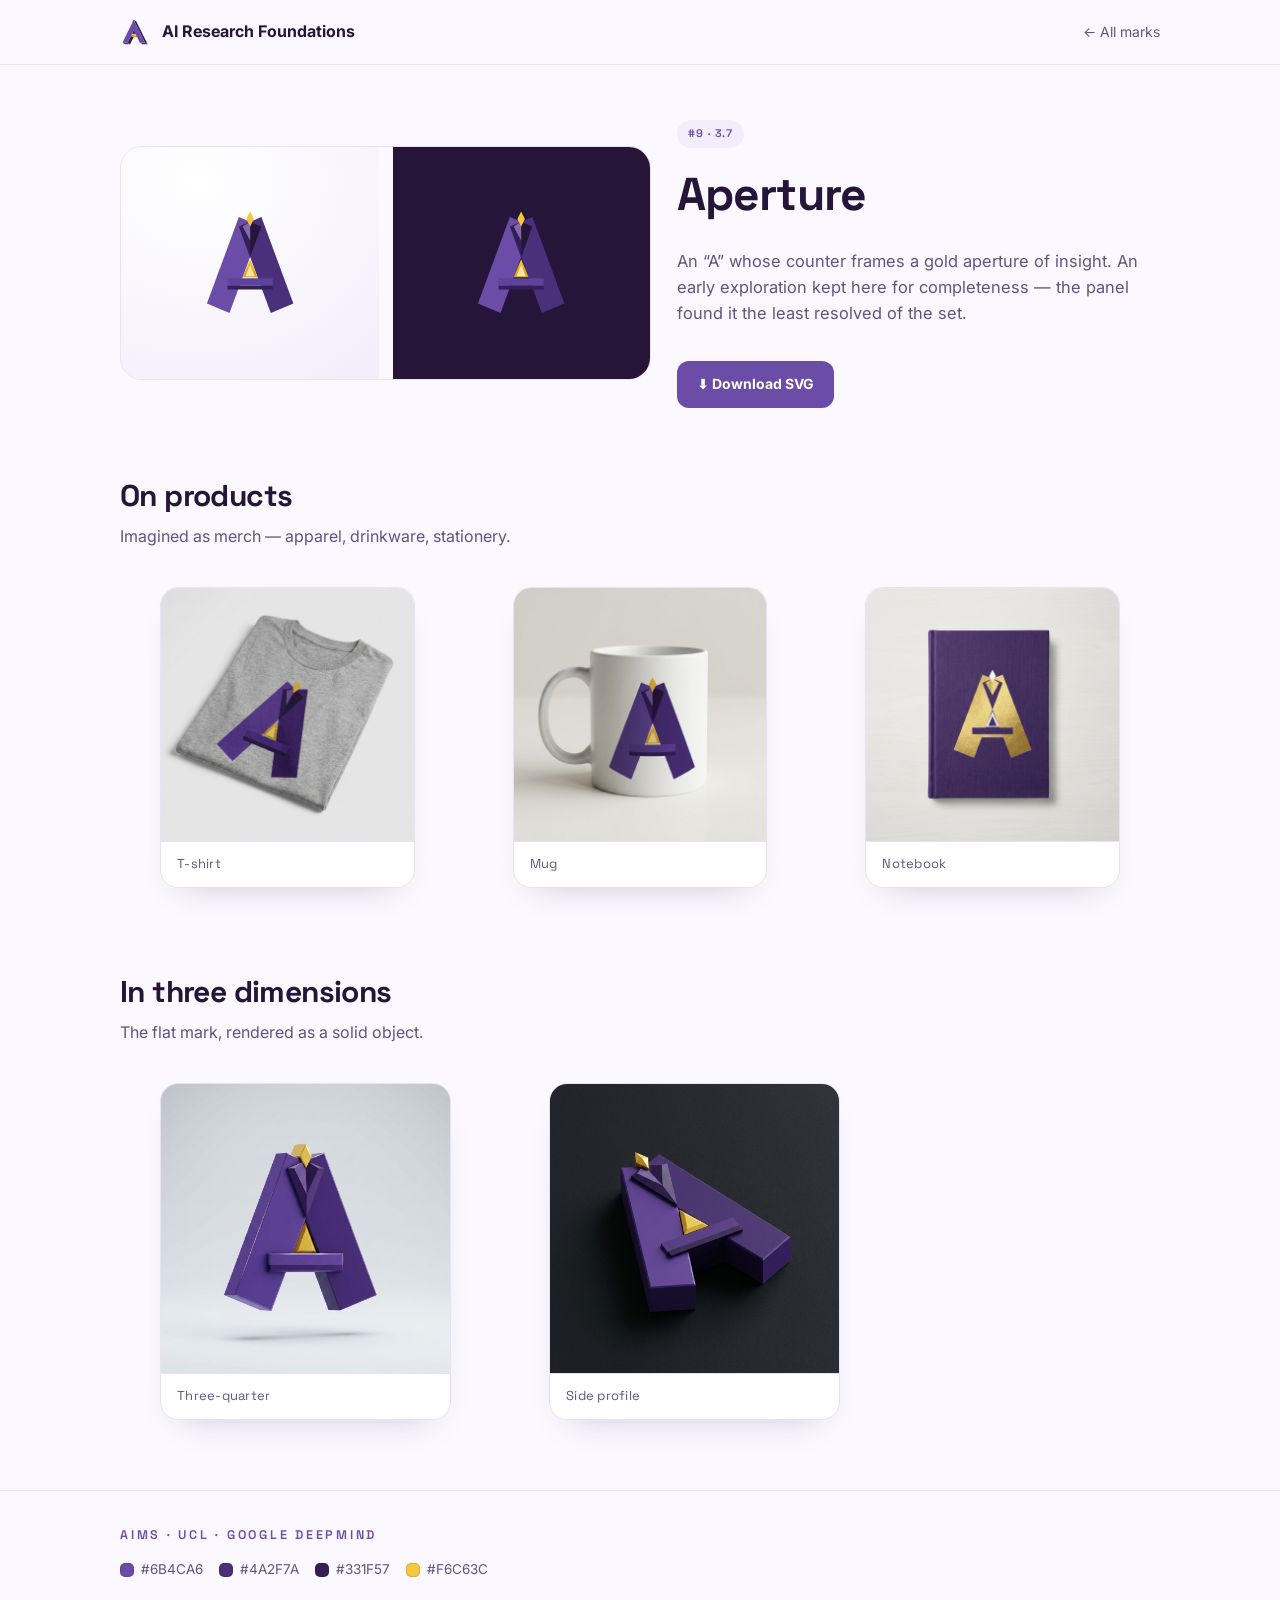
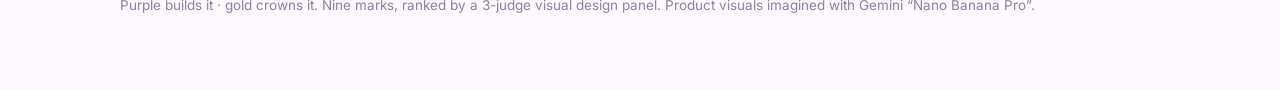
==== logo-aperture.html @ 7645a575 "Expand to all 9 marks: full gallery + detail pages with mockups & 3D angles" ====
<!doctype html><html lang="en"><head><meta charset="utf-8"><meta name="viewport" content="width=device-width,initial-scale=1">
<title>Aperture — AI Research Foundations</title><meta name="description" content="AI Research Foundations — visual identity and logo marks.">
<link rel="preconnect" href="https://fonts.googleapis.com"><link rel="preconnect" href="https://fonts.gstatic.com" crossorigin>
<link href="https://fonts.googleapis.com/css2?family=Inter:wght@400;500;600;700&family=Space+Grotesk:wght@500;600;700&display=swap" rel="stylesheet">
<link rel="icon" href="assets/favicon.svg"><link rel="stylesheet" href="assets/style.css"></head>
<body class="detail-body">
<header class="nav"><div class="wrap row"><a class="brand" href="index.html"><span class="mk"><svg xmlns="http://www.w3.org/2000/svg" viewBox="6 24 272 260"><polygon points="130,44 232,252 256.25,266 154.25,58" fill="#331F57"/><polygon points="130,137.8 74,252 98.25,266 154.25,151.8" fill="#331F57"/><polygon points="232,252 186,252 210.25,266 256.25,266" fill="#4A2F7A"/><polygon points="74,252 28,252 52.25,266 98.25,266" fill="#4A2F7A"/><polygon points="101,188 159,188 183.25,202 125.25,202" fill="#D69E1C"/><polygon points="150,170 159,188 183.25,202 174.25,184" fill="#B27E10"/><polygon points="110,170 150,170 159,188 101,188" fill="#F6C63C"/><polygon points="130,44 232,252 186,252 130,137.8 74,252 28,252" fill="#6B4CA6"/></svg></span><span>AI Research Foundations</span></a><a class="back" href="index.html">← All marks</a></div></header>

<section class="detail"><div class="wrap">
  <div class="dtop">
    <div class="dstage"><div class="s light"><svg xmlns="http://www.w3.org/2000/svg" viewBox="0 0 128 128">
  <defs>
    <linearGradient id="apG" x1="0" y1="1" x2="0" y2="0">
      <stop offset="0" stop-color="#D69E1C"/>
      <stop offset="1" stop-color="#F6C63C"/>
    </linearGradient>
  </defs>
  <!-- right leg plane (far, mid shade) -->
  <polygon points="110,107 76,15 52,25 86,117" fill="#4A2F7A" fill-opacity="1"/>
  <!-- left leg plane (near, lit) leans across -->
  <polygon points="18,107 52,15 76,25 42,117" fill="#6B4CA6" fill-opacity="1"/>
  <!-- convergence gem where the planes overlap: two facets deepen -->
  <polygon points="64,20 52,25 64,58" fill="#331F57" fill-opacity="1"/>
  <polygon points="64,20 76,25 64,58" fill="#241539" fill-opacity="1"/>
  <!-- gem crest catches the light (luminous convergence) -->
  <polygon points="64,20 56,25 64,40" fill="#8368B0" fill-opacity="1"/>
  <!-- crossbar: front face + lower edge for plane thickness -->
  <polygon points="40,80 88,80 88,88 40,88" fill="#5F4299" fill-opacity="1"/>
  <polygon points="40,88 88,88 88,92 40,92" fill="#33205A" fill-opacity="1"/>
  <!-- aperture of insight: two-tone gold glowing in the counter -->
  <polygon points="64,60 72,79 56,79" fill="url(#apG)" fill-opacity="1"/>
  <polygon points="64,66 69,78 59,78" fill="#FFE79A" fill-opacity="1"/>
  <!-- apex spark: gold crowns the convergence -->
  <polygon points="64,9 68,17 64,25 60,17" fill="#F6C63C" fill-opacity="1"/>
</svg></div><div class="s dark"><svg xmlns="http://www.w3.org/2000/svg" viewBox="0 0 128 128">
  <defs>
    <linearGradient id="apG" x1="0" y1="1" x2="0" y2="0">
      <stop offset="0" stop-color="#D69E1C"/>
      <stop offset="1" stop-color="#F6C63C"/>
    </linearGradient>
  </defs>
  <!-- right leg plane (far, mid shade) -->
  <polygon points="110,107 76,15 52,25 86,117" fill="#4A2F7A" fill-opacity="1"/>
  <!-- left leg plane (near, lit) leans across -->
  <polygon points="18,107 52,15 76,25 42,117" fill="#6B4CA6" fill-opacity="1"/>
  <!-- convergence gem where the planes overlap: two facets deepen -->
  <polygon points="64,20 52,25 64,58" fill="#331F57" fill-opacity="1"/>
  <polygon points="64,20 76,25 64,58" fill="#241539" fill-opacity="1"/>
  <!-- gem crest catches the light (luminous convergence) -->
  <polygon points="64,20 56,25 64,40" fill="#8368B0" fill-opacity="1"/>
  <!-- crossbar: front face + lower edge for plane thickness -->
  <polygon points="40,80 88,80 88,88 40,88" fill="#5F4299" fill-opacity="1"/>
  <polygon points="40,88 88,88 88,92 40,92" fill="#33205A" fill-opacity="1"/>
  <!-- aperture of insight: two-tone gold glowing in the counter -->
  <polygon points="64,60 72,79 56,79" fill="url(#apG)" fill-opacity="1"/>
  <polygon points="64,66 69,78 59,78" fill="#FFE79A" fill-opacity="1"/>
  <!-- apex spark: gold crowns the convergence -->
  <polygon points="64,9 68,17 64,25 60,17" fill="#F6C63C" fill-opacity="1"/>
</svg></div></div>
    <div class="dinfo"><span class="rankpill">#9 · 3.7</span><h1 class="disp">Aperture</h1><p class="story">An “A” whose counter frames a gold aperture of insight. An early exploration kept here for completeness — the panel found it the least resolved of the set.</p>
      <a class="dl" href="assets/logos/aperture.svg" download>⬇ Download SVG</a></div>
  </div>
  <div class="sec"><h2 class="disp">On products</h2><p class="sl">Imagined as merch — apparel, drinkware, stationery.</p><div class="shots"><figure class="shot"><img src="assets/mockups/aperture_tshirt.png" alt="Aperture on a T-shirt" loading="lazy"><figcaption class="cap">T-shirt</figcaption></figure>
<figure class="shot"><img src="assets/mockups/aperture_mug.png" alt="Aperture on a Mug" loading="lazy"><figcaption class="cap">Mug</figcaption></figure>
<figure class="shot"><img src="assets/mockups/aperture_notebook.png" alt="Aperture on a Notebook" loading="lazy"><figcaption class="cap">Notebook</figcaption></figure></div></div>
  <div class="sec"><h2 class="disp">In three dimensions</h2><p class="sl">The flat mark, rendered as a solid object.</p><div class="shots two"><figure class="shot"><img src="assets/mockups/aperture_angle3q.png" alt="Aperture from Three-quarter" loading="lazy"><figcaption class="cap">Three-quarter</figcaption></figure>
<figure class="shot"><img src="assets/mockups/aperture_angleside.png" alt="Aperture from Side profile" loading="lazy"><figcaption class="cap">Side profile</figcaption></figure></div></div>
</div></section>
<footer class="foot"><div class="wrap"><div class="eyebrow">AIMS · UCL · Google DeepMind</div>
<div class="pal"><b><span class="dot" style="background:#6B4CA6"></span>#6B4CA6</b><b><span class="dot" style="background:#4A2F7A"></span>#4A2F7A</b><b><span class="dot" style="background:#331F57"></span>#331F57</b><b><span class="dot" style="background:#F6C63C"></span>#F6C63C</b></div>
<p>Purple builds it · gold crowns it. Nine marks, ranked by a 3-judge visual design panel. Product visuals imagined with Gemini “Nano Banana Pro”.</p></div></footer>
</body></html>
---- assets/style.css ----
:root{--ink:#241539;--pur:#6B4CA6;--pur2:#4A2F7A;--pur3:#331F57;--gold:#E0A81E;--gold2:#F6C63C;--paper:#FAF7FF;--bg:#FBF9FF;--card:#fff;--line:#E9E2F5;--fg:#241539;--fgs:#5f5480;--fgm:#8b81a8}
*{box-sizing:border-box}html{scroll-behavior:smooth}
body{margin:0;font-family:'Inter',system-ui,-apple-system,'Segoe UI',Arial,sans-serif;color:var(--fg);background:var(--bg);line-height:1.6;-webkit-font-smoothing:antialiased}
.disp{font-family:'Space Grotesk','Segoe UI',system-ui,sans-serif;letter-spacing:-.02em}
.wrap{max-width:1120px;margin:0 auto;padding:0 clamp(18px,4vw,40px)}
a{color:inherit}
header.nav{position:sticky;top:0;z-index:20;background:rgba(251,249,255,.82);backdrop-filter:blur(10px);border-bottom:1px solid var(--line)}
.nav .row{display:flex;align-items:center;justify-content:space-between;height:64px}
.brand{display:flex;align-items:center;gap:12px;text-decoration:none;font-weight:700}
.brand .mk{width:30px;height:30px}.brand .mk svg{width:100%;height:100%}
.nav a.back{font-size:14px;color:var(--fgs);text-decoration:none}
.eyebrow{font-family:'Space Grotesk',monospace;font-size:12.5px;letter-spacing:.22em;text-transform:uppercase;color:var(--pur);font-weight:600}
.hero{padding:clamp(48px,9vw,110px) 0 clamp(30px,5vw,50px)}
.hero h1{font-size:clamp(38px,7vw,74px);line-height:1.02;margin:16px 0 18px;font-weight:700}
.hero h1 .g{color:var(--gold)}
.hero p{font-size:clamp(17px,2.2vw,21px);color:var(--fgs);max-width:60ch;margin:0}
.marks{padding:clamp(20px,4vw,40px) 0 clamp(60px,9vw,100px)}
.grid{display:grid;grid-template-columns:repeat(3,1fr);gap:22px}@media(max-width:820px){.grid{grid-template-columns:1fr}}
.mcard{display:flex;flex-direction:column;text-decoration:none;background:var(--card);border:1px solid var(--line);border-radius:22px;overflow:hidden;box-shadow:0 1px 2px rgba(36,21,57,.05),0 20px 40px -24px rgba(36,21,57,.22);transition:transform .18s ease,box-shadow .18s ease}
.mcard:hover{transform:translateY(-5px);box-shadow:0 1px 2px rgba(36,21,57,.06),0 34px 60px -28px rgba(36,21,57,.34)}
.mcard .stage{aspect-ratio:1/.82;display:flex;align-items:center;justify-content:center;padding:40px;background:radial-gradient(120% 120% at 30% 15%,#fff,#F1ECF9)}
.mcard .stage svg{width:66%;height:66%}
.mcard .meta{padding:20px 22px 24px;border-top:1px solid var(--line)}
.rankpill{display:inline-block;font-family:'Space Grotesk',monospace;font-size:11px;letter-spacing:.08em;text-transform:uppercase;background:#F3EDFB;color:var(--pur);padding:5px 11px;border-radius:999px;font-weight:600}
.mcard.win .rankpill{background:var(--gold2);color:#3a2a05}
.mcard h3{font-size:22px;margin:12px 0 4px}.mcard .t{color:var(--fgs);font-size:14.5px;margin:0}
.mcard .go{margin-top:14px;font-weight:700;color:var(--pur);font-size:14px}
.foot{border-top:1px solid var(--line);padding:34px 0 60px;color:var(--fgm);font-size:13.5px}
.foot .pal{display:flex;gap:16px;flex-wrap:wrap;margin:14px 0}.foot .pal b{display:inline-flex;align-items:center;gap:7px;color:var(--fgs);font-weight:400}
.dot{width:14px;height:14px;border-radius:5px;display:inline-block;border:1px solid rgba(0,0,0,.12)}
/* detail */
.detail{padding:clamp(30px,5vw,54px) 0}
.dtop{display:grid;grid-template-columns:1.1fr 1fr;gap:26px;align-items:center}@media(max-width:820px){.dtop{grid-template-columns:1fr}}
.dstage{display:grid;grid-template-columns:1fr 1fr;gap:14px;border-radius:22px;overflow:hidden;border:1px solid var(--line)}
.dstage .s{aspect-ratio:1/.9;display:flex;align-items:center;justify-content:center;padding:30px}
.dstage .light{background:radial-gradient(120% 120% at 30% 15%,#fff,#F1ECF9)}.dstage .dark{background:var(--ink)}
.dstage svg{width:70%;height:70%}
.dinfo h1{font-size:clamp(30px,5vw,46px);margin:10px 0 8px;font-weight:700}
.dinfo p.story{color:var(--fgs);font-size:16.5px;max-width:52ch}
.dl{display:inline-flex;align-items:center;gap:9px;margin-top:18px;background:var(--pur);color:#fff;text-decoration:none;font-weight:700;font-size:14px;padding:12px 20px;border-radius:12px}
.sec{padding:clamp(34px,6vw,64px) 0 0}
.sec h2{font-size:clamp(22px,3vw,30px);margin:0 0 4px;font-weight:700}
.sec .sl{color:var(--fgs);margin:0 0 22px}
.shots{display:grid;grid-template-columns:repeat(3,1fr);gap:18px}@media(max-width:760px){.shots{grid-template-columns:1fr 1fr}}
.shots.two{grid-template-columns:1fr 1fr;max-width:760px}
.shot{border:1px solid var(--line);border-radius:18px;overflow:hidden;background:var(--card);box-shadow:0 16px 34px -22px rgba(36,21,57,.28)}
.shot img{display:block;width:100%;aspect-ratio:1/1;object-fit:cover}
.shot .cap{padding:12px 16px;font-size:13px;color:var(--fgs);border-top:1px solid var(--line);font-family:'Space Grotesk',monospace;letter-spacing:.02em}
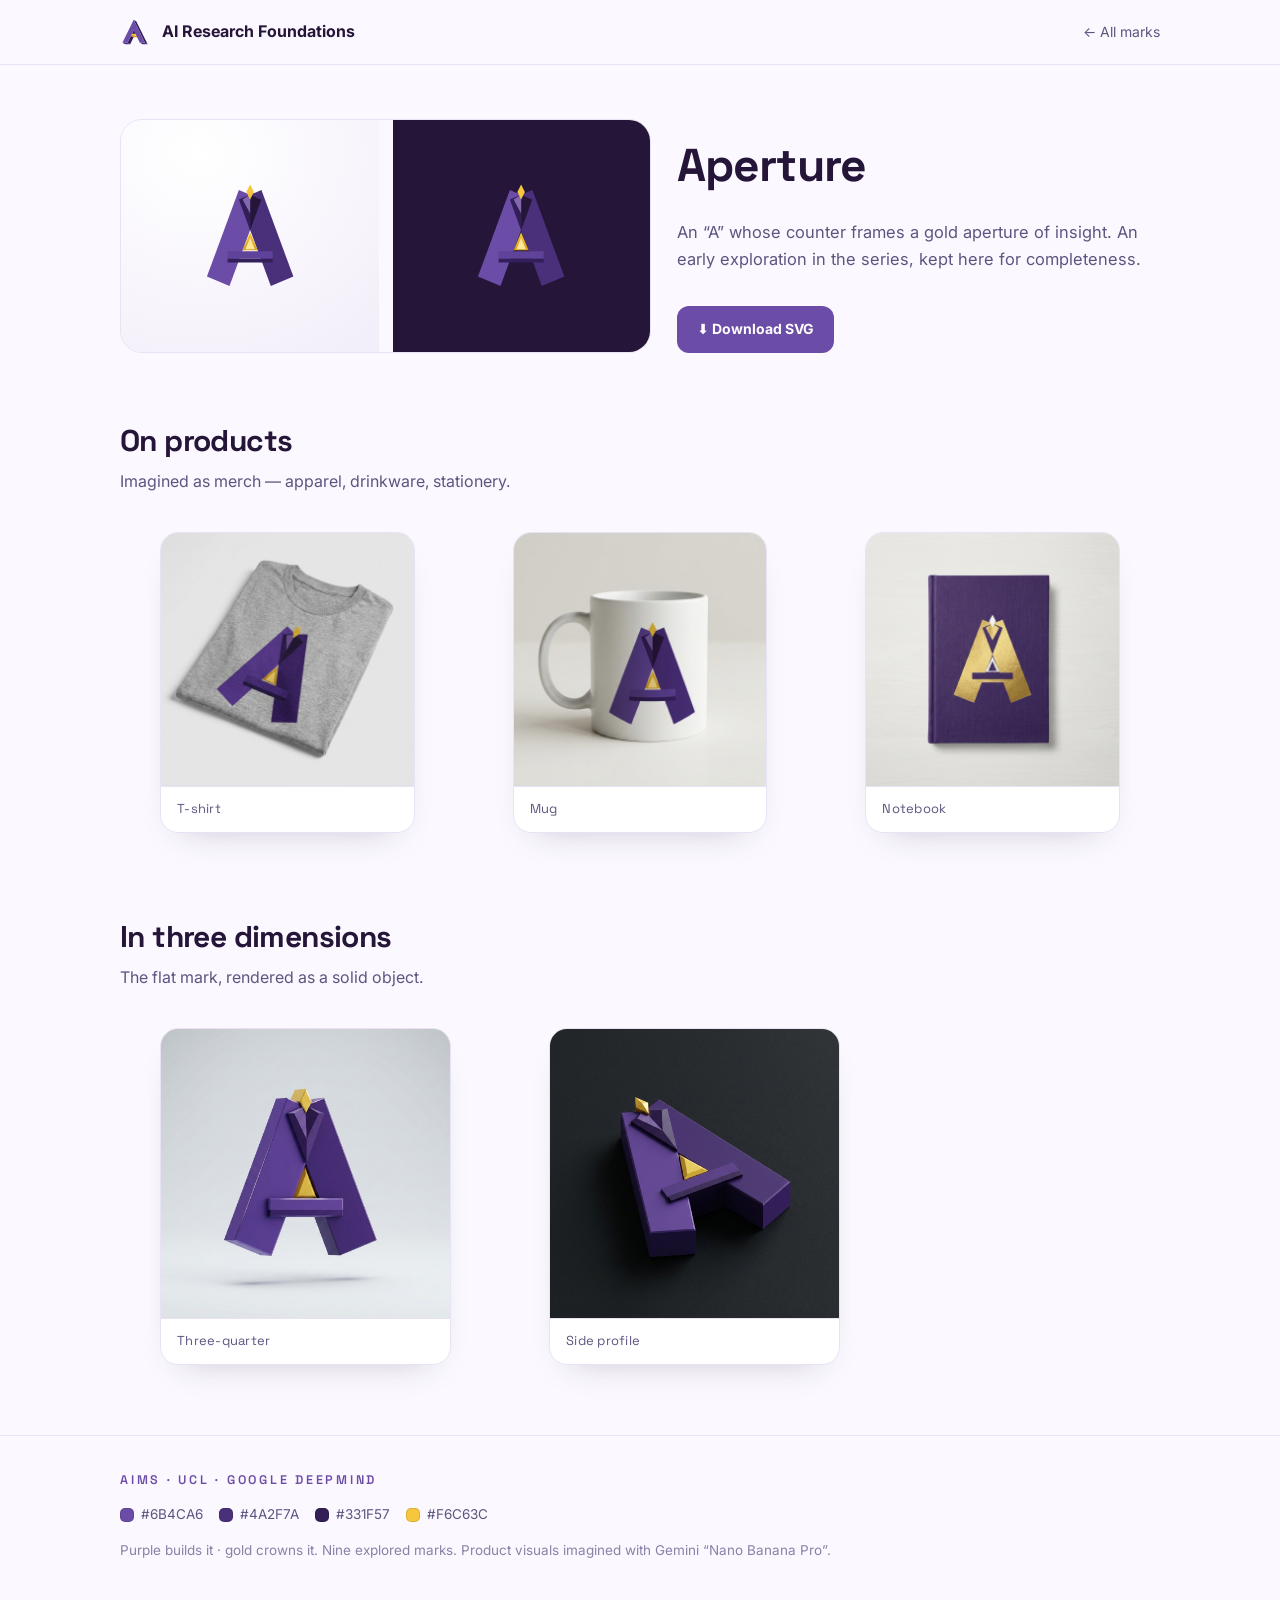
==== commit 839e9699: "Remove scores/panel-winner pills; reorder front-page grid (Ascent centre-top)" ====
--- a/logo-aperture.html
+++ b/logo-aperture.html
@@ -57,7 +57,7 @@
   <!-- apex spark: gold crowns the convergence -->
   <polygon points="64,9 68,17 64,25 60,17" fill="#F6C63C" fill-opacity="1"/>
 </svg></div></div>
-    <div class="dinfo"><span class="rankpill">#9 · 3.7</span><h1 class="disp">Aperture</h1><p class="story">An “A” whose counter frames a gold aperture of insight. An early exploration kept here for completeness — the panel found it the least resolved of the set.</p>
+    <div class="dinfo"><h1 class="disp">Aperture</h1><p class="story">An “A” whose counter frames a gold aperture of insight. An early exploration in the series, kept here for completeness.</p>
       <a class="dl" href="assets/logos/aperture.svg" download>⬇ Download SVG</a></div>
   </div>
   <div class="sec"><h2 class="disp">On products</h2><p class="sl">Imagined as merch — apparel, drinkware, stationery.</p><div class="shots"><figure class="shot"><img src="assets/mockups/aperture_tshirt.png" alt="Aperture on a T-shirt" loading="lazy"><figcaption class="cap">T-shirt</figcaption></figure>
@@ -68,5 +68,5 @@
 </div></section>
 <footer class="foot"><div class="wrap"><div class="eyebrow">AIMS · UCL · Google DeepMind</div>
 <div class="pal"><b><span class="dot" style="background:#6B4CA6"></span>#6B4CA6</b><b><span class="dot" style="background:#4A2F7A"></span>#4A2F7A</b><b><span class="dot" style="background:#331F57"></span>#331F57</b><b><span class="dot" style="background:#F6C63C"></span>#F6C63C</b></div>
-<p>Purple builds it · gold crowns it. Nine marks, ranked by a 3-judge visual design panel. Product visuals imagined with Gemini “Nano Banana Pro”.</p></div></footer>
+<p>Purple builds it · gold crowns it. Nine explored marks. Product visuals imagined with Gemini “Nano Banana Pro”.</p></div></footer>
 </body></html>
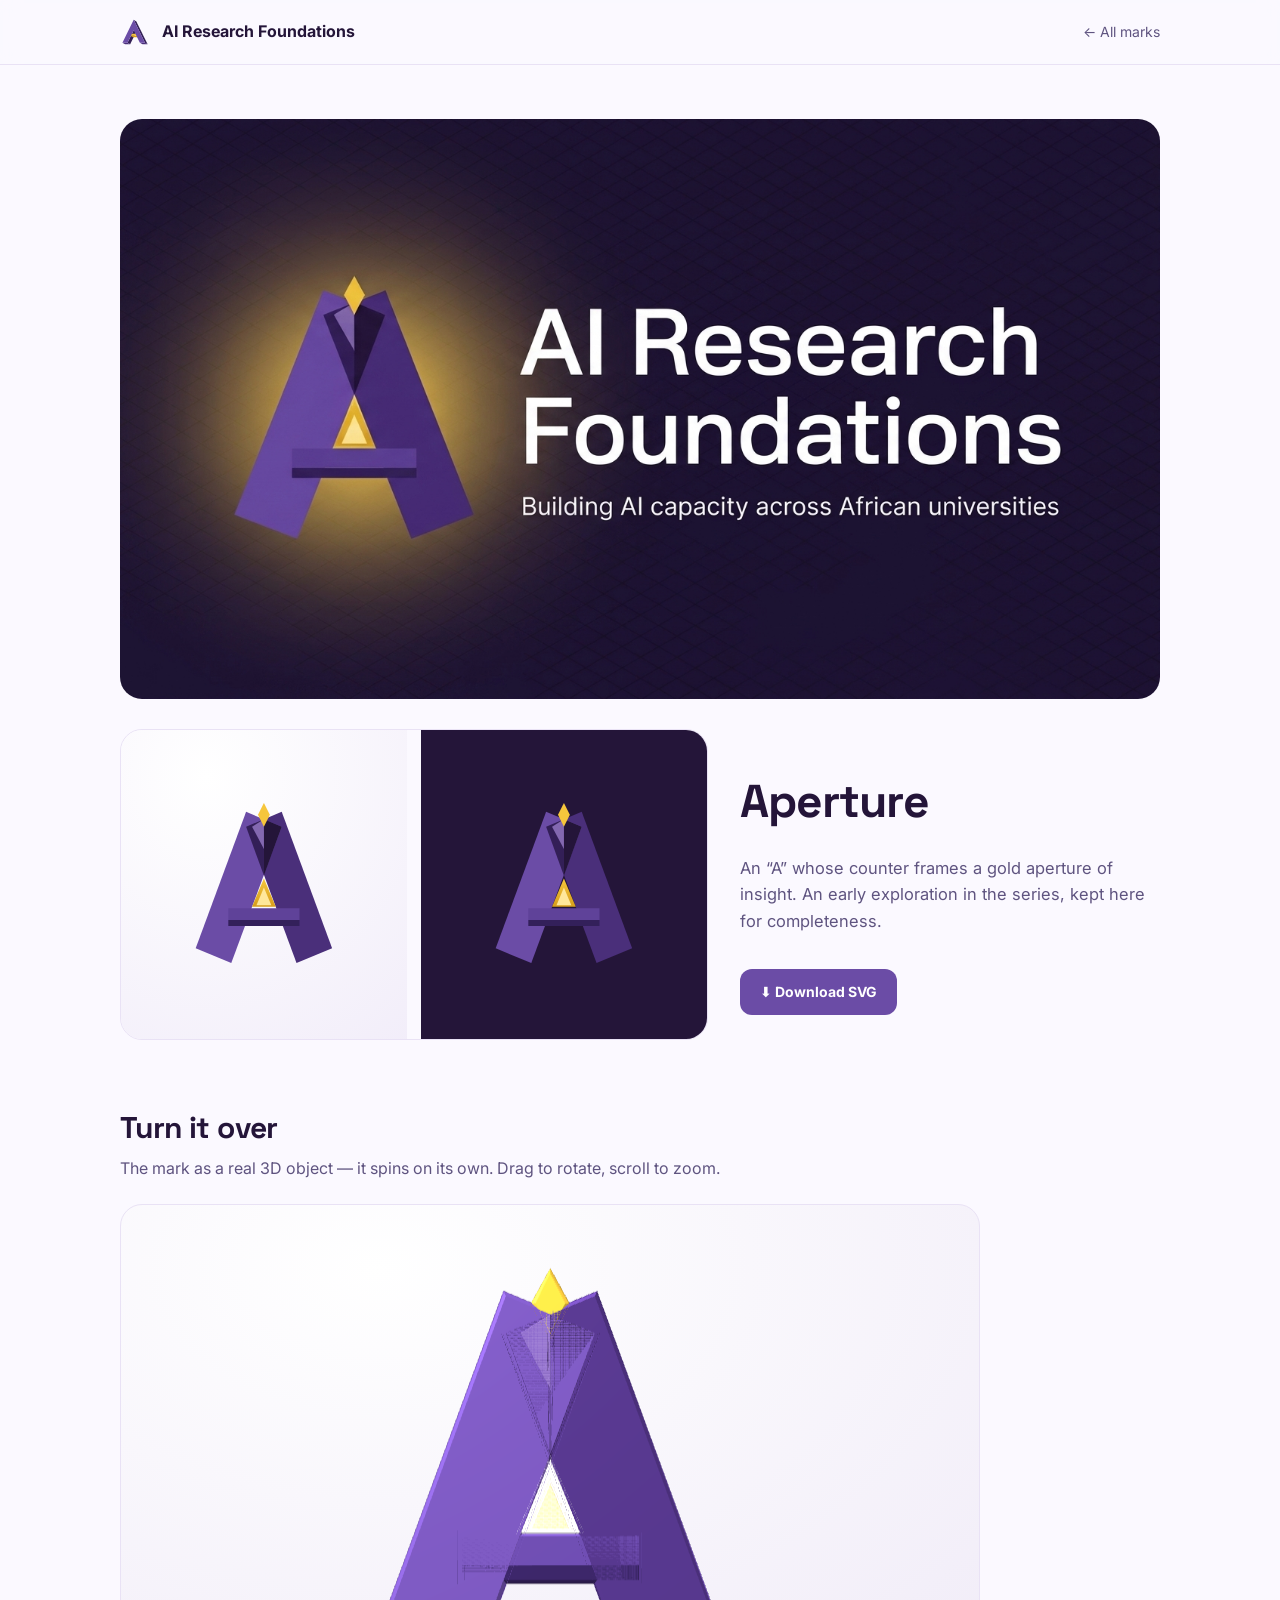
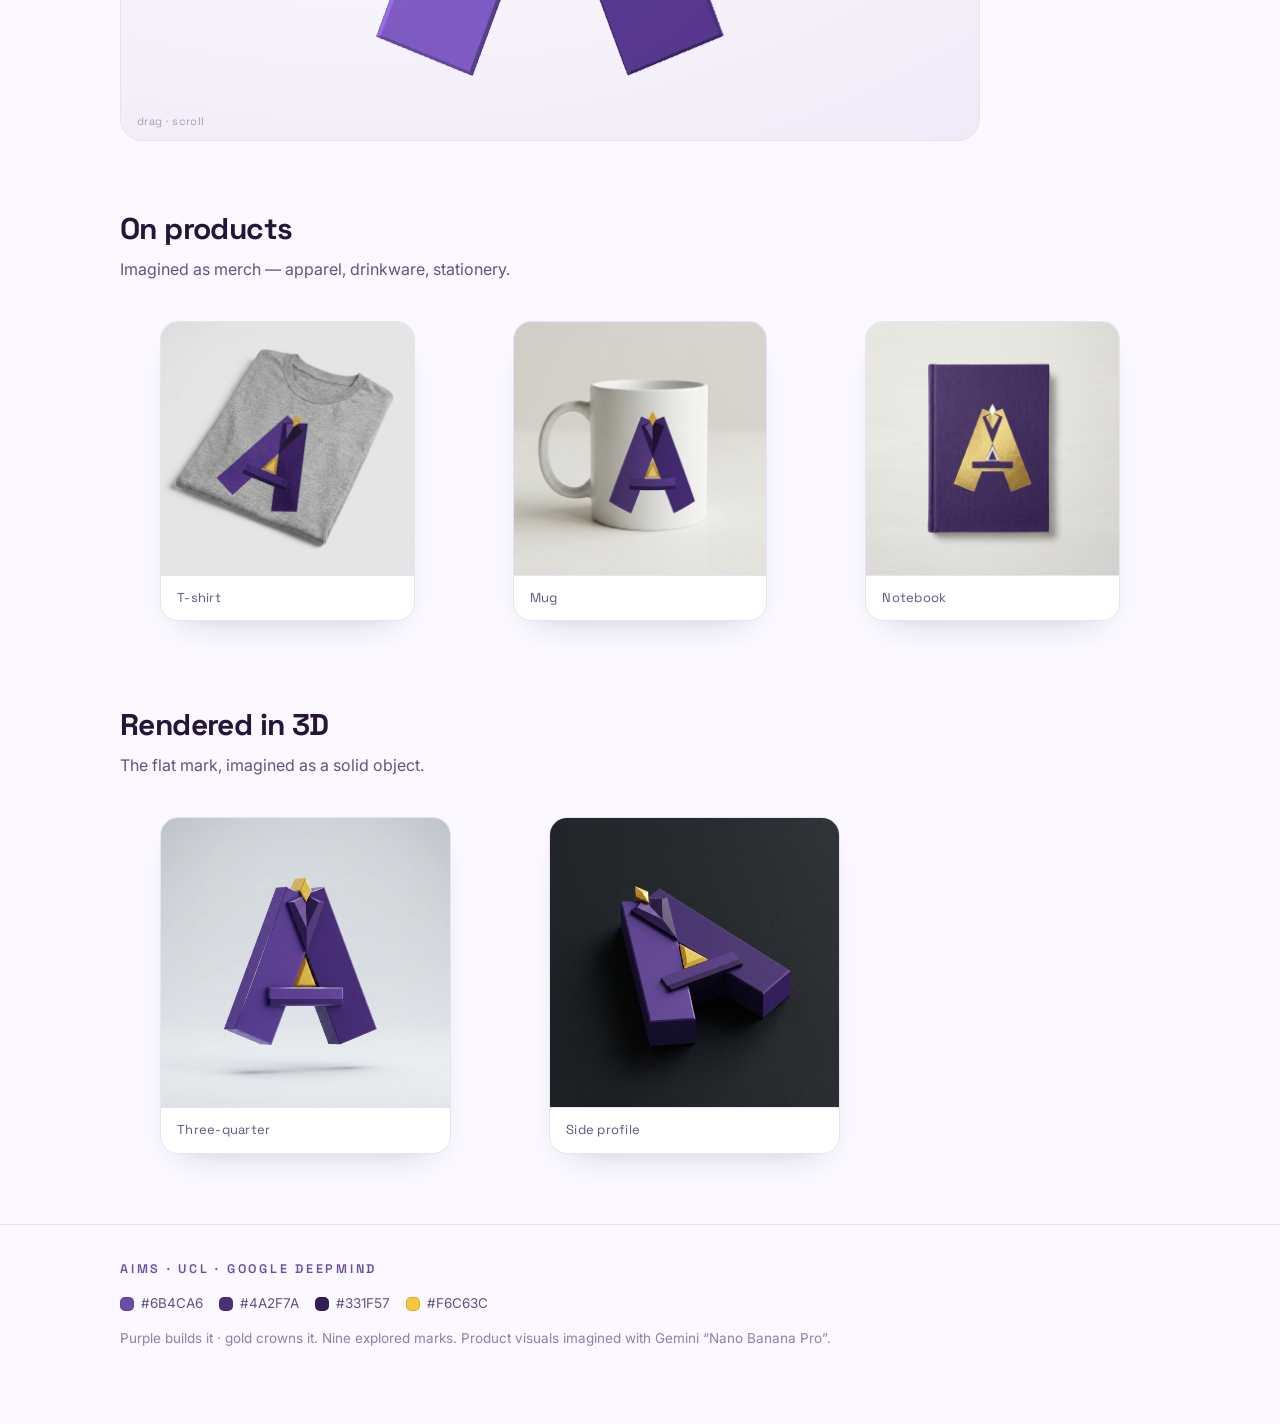
==== commit a37078be: "Add banners, auto-spinning 3D viewer (SVG-extrude), bigger detail hero" ====
--- a/logo-aperture.html
+++ b/logo-aperture.html
@@ -7,6 +7,7 @@
 <header class="nav"><div class="wrap row"><a class="brand" href="index.html"><span class="mk"><svg xmlns="http://www.w3.org/2000/svg" viewBox="6 24 272 260"><polygon points="130,44 232,252 256.25,266 154.25,58" fill="#331F57"/><polygon points="130,137.8 74,252 98.25,266 154.25,151.8" fill="#331F57"/><polygon points="232,252 186,252 210.25,266 256.25,266" fill="#4A2F7A"/><polygon points="74,252 28,252 52.25,266 98.25,266" fill="#4A2F7A"/><polygon points="101,188 159,188 183.25,202 125.25,202" fill="#D69E1C"/><polygon points="150,170 159,188 183.25,202 174.25,184" fill="#B27E10"/><polygon points="110,170 150,170 159,188 101,188" fill="#F6C63C"/><polygon points="130,44 232,252 186,252 130,137.8 74,252 28,252" fill="#6B4CA6"/></svg></span><span>AI Research Foundations</span></a><a class="back" href="index.html">← All marks</a></div></header>
 
 <section class="detail"><div class="wrap">
+  <img class="banner" src="assets/mockups/aperture_banner.png" alt="Aperture — AI Research Foundations banner" loading="lazy">
   <div class="dtop">
     <div class="dstage"><div class="s light"><svg xmlns="http://www.w3.org/2000/svg" viewBox="0 0 128 128">
   <defs>
@@ -60,13 +61,16 @@
     <div class="dinfo"><h1 class="disp">Aperture</h1><p class="story">An “A” whose counter frames a gold aperture of insight. An early exploration in the series, kept here for completeness.</p>
       <a class="dl" href="assets/logos/aperture.svg" download>⬇ Download SVG</a></div>
   </div>
+  <div class="sec"><h2 class="disp">Turn it over</h2><p class="sl">The mark as a real 3D object — it spins on its own. Drag to rotate, scroll to zoom.</p>
+    <div class="viewer3d"><canvas id="v3d" data-svg="assets/logos/aperture.svg"></canvas><span class="hint">drag · scroll</span></div></div>
   <div class="sec"><h2 class="disp">On products</h2><p class="sl">Imagined as merch — apparel, drinkware, stationery.</p><div class="shots"><figure class="shot"><img src="assets/mockups/aperture_tshirt.png" alt="Aperture on a T-shirt" loading="lazy"><figcaption class="cap">T-shirt</figcaption></figure>
 <figure class="shot"><img src="assets/mockups/aperture_mug.png" alt="Aperture on a Mug" loading="lazy"><figcaption class="cap">Mug</figcaption></figure>
 <figure class="shot"><img src="assets/mockups/aperture_notebook.png" alt="Aperture on a Notebook" loading="lazy"><figcaption class="cap">Notebook</figcaption></figure></div></div>
-  <div class="sec"><h2 class="disp">In three dimensions</h2><p class="sl">The flat mark, rendered as a solid object.</p><div class="shots two"><figure class="shot"><img src="assets/mockups/aperture_angle3q.png" alt="Aperture from Three-quarter" loading="lazy"><figcaption class="cap">Three-quarter</figcaption></figure>
+  <div class="sec"><h2 class="disp">Rendered in 3D</h2><p class="sl">The flat mark, imagined as a solid object.</p><div class="shots two"><figure class="shot"><img src="assets/mockups/aperture_angle3q.png" alt="Aperture from Three-quarter" loading="lazy"><figcaption class="cap">Three-quarter</figcaption></figure>
 <figure class="shot"><img src="assets/mockups/aperture_angleside.png" alt="Aperture from Side profile" loading="lazy"><figcaption class="cap">Side profile</figcaption></figure></div></div>
 </div></section>
 <footer class="foot"><div class="wrap"><div class="eyebrow">AIMS · UCL · Google DeepMind</div>
 <div class="pal"><b><span class="dot" style="background:#6B4CA6"></span>#6B4CA6</b><b><span class="dot" style="background:#4A2F7A"></span>#4A2F7A</b><b><span class="dot" style="background:#331F57"></span>#331F57</b><b><span class="dot" style="background:#F6C63C"></span>#F6C63C</b></div>
 <p>Purple builds it · gold crowns it. Nine explored marks. Product visuals imagined with Gemini “Nano Banana Pro”.</p></div></footer>
+<script src="assets/three.min.js"></script><script src="assets/OrbitControls.js"></script><script src="assets/SVGLoader.js"></script><script src="assets/logo3d.js"></script><script>(function(){var c=document.getElementById('v3d');if(!c||typeof THREE==='undefined'||!window.LogoExtrude)return;fetch(c.dataset.svg).then(function(r){return r.text();}).then(function(t){try{LogoExtrude.init(c,t);}catch(e){var v=c.closest('.viewer3d');if(v)v.style.display='none';}}).catch(function(){var v=c.closest('.viewer3d');if(v)v.style.display='none';});})();</script>
 </body></html>
--- a/assets/style.css
+++ b/assets/style.css
@@ -47,3 +47,12 @@
 .shot{border:1px solid var(--line);border-radius:18px;overflow:hidden;background:var(--card);box-shadow:0 16px 34px -22px rgba(36,21,57,.28)}
 .shot img{display:block;width:100%;aspect-ratio:1/1;object-fit:cover}
 .shot .cap{padding:12px 16px;font-size:13px;color:var(--fgs);border-top:1px solid var(--line);font-family:'Space Grotesk',monospace;letter-spacing:.02em}
+.banner{width:100%;border-radius:22px;display:block;margin-bottom:30px;box-shadow:var(--sh)}
+.dtop{grid-template-columns:1.4fr 1fr;gap:32px}
+.dstage .s{aspect-ratio:1/1.08}
+.dstage svg{width:84%;height:84%}
+.viewer3d{position:relative;border-radius:22px;overflow:hidden;border:1px solid var(--line);background:radial-gradient(130% 130% at 30% 12%,#fff,#EDE7F6);aspect-ratio:16/10;max-width:860px}
+.viewer3d canvas{width:100%;height:100%;display:block;cursor:grab;touch-action:none}
+.viewer3d canvas:active{cursor:grabbing}
+.viewer3d .hint{position:absolute;bottom:12px;left:16px;font:11px 'Space Grotesk',ui-monospace,monospace;color:var(--fgm);opacity:.75;pointer-events:none;letter-spacing:.04em}
+@media(max-width:820px){.dtop{grid-template-columns:1fr}}
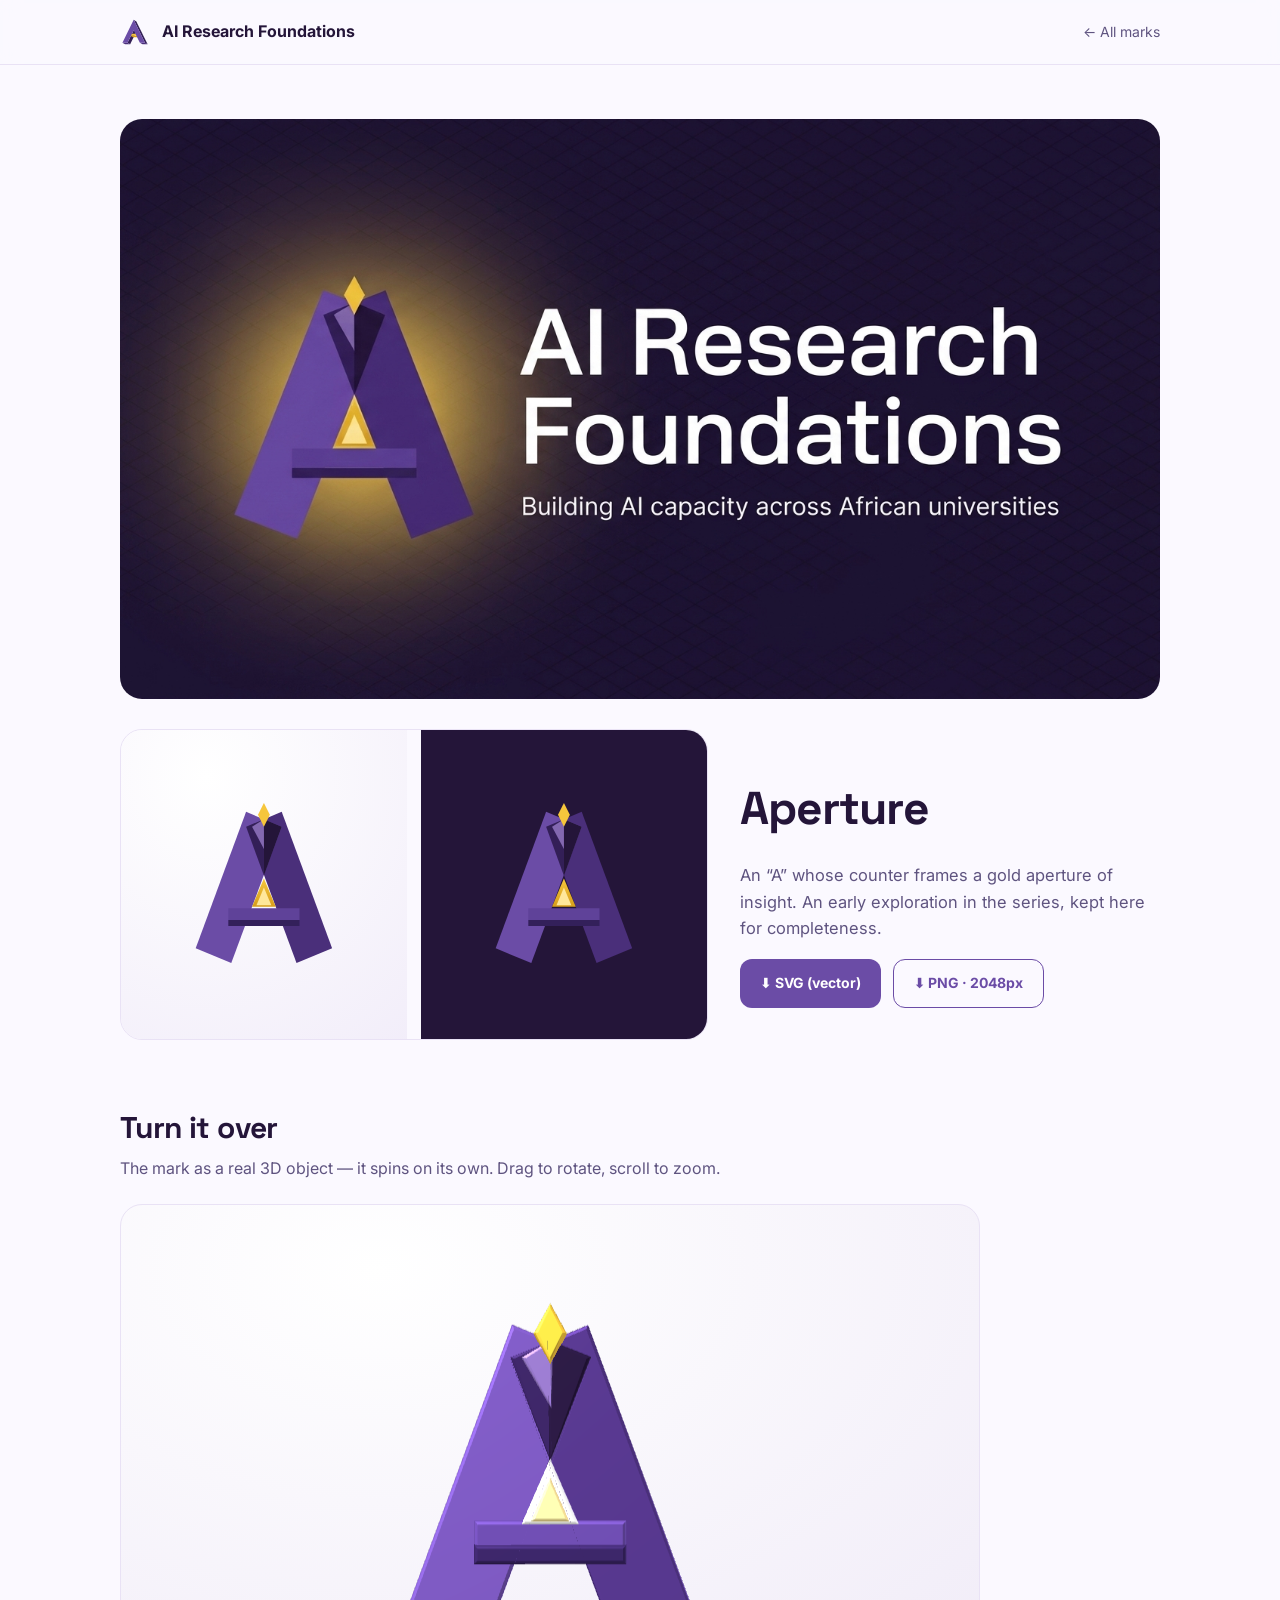
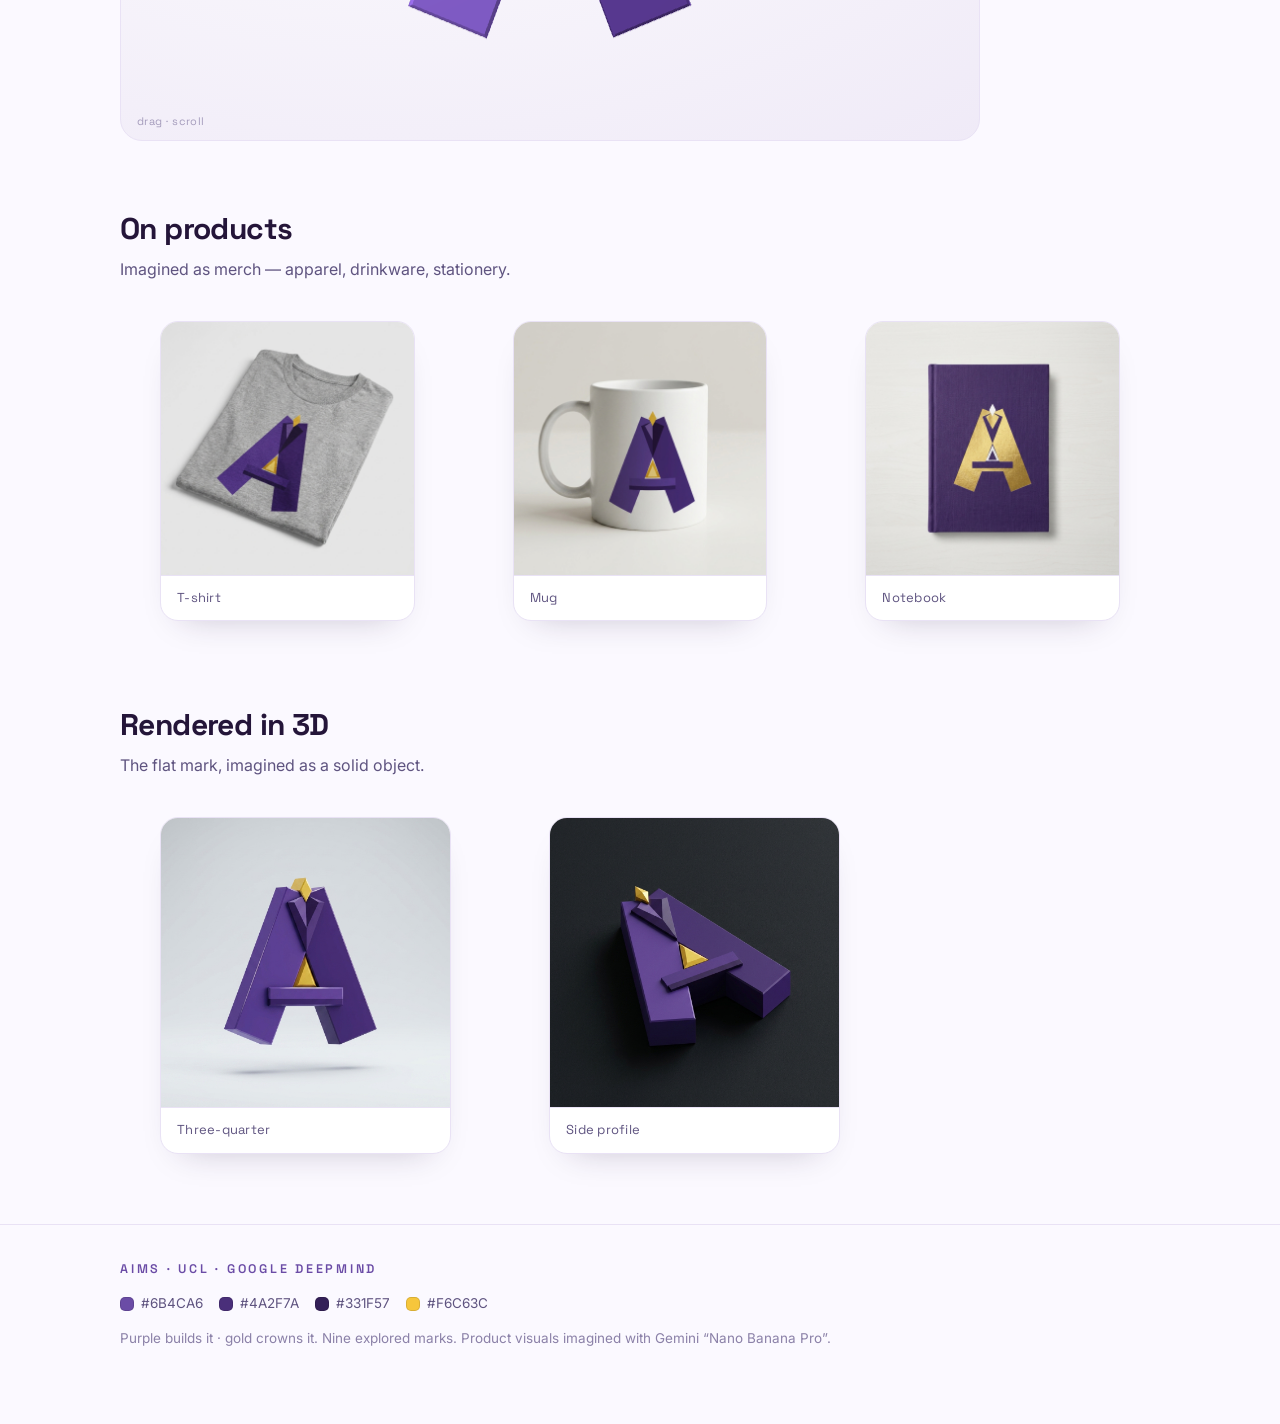
==== commit 1ffcccd7: "Fix 3D z-fighting (blink); add high-res PNG downloads + front-page discoverability hint" ====
--- a/logo-aperture.html
+++ b/logo-aperture.html
@@ -59,7 +59,7 @@
   <polygon points="64,9 68,17 64,25 60,17" fill="#F6C63C" fill-opacity="1"/>
 </svg></div></div>
     <div class="dinfo"><h1 class="disp">Aperture</h1><p class="story">An “A” whose counter frames a gold aperture of insight. An early exploration in the series, kept here for completeness.</p>
-      <a class="dl" href="assets/logos/aperture.svg" download>⬇ Download SVG</a></div>
+      <div class="dls"><a class="dl" href="assets/logos/aperture.svg" download>⬇ SVG (vector)</a><a class="dl ghost" href="assets/logos/aperture_2048.png" download>⬇ PNG · 2048px</a></div></div>
   </div>
   <div class="sec"><h2 class="disp">Turn it over</h2><p class="sl">The mark as a real 3D object — it spins on its own. Drag to rotate, scroll to zoom.</p>
     <div class="viewer3d"><canvas id="v3d" data-svg="assets/logos/aperture.svg"></canvas><span class="hint">drag · scroll</span></div></div>
--- a/assets/style.css
+++ b/assets/style.css
@@ -56,3 +56,7 @@
 .viewer3d canvas:active{cursor:grabbing}
 .viewer3d .hint{position:absolute;bottom:12px;left:16px;font:11px 'Space Grotesk',ui-monospace,monospace;color:var(--fgm);opacity:.75;pointer-events:none;letter-spacing:.04em}
 @media(max-width:820px){.dtop{grid-template-columns:1fr}}
+.dls{display:flex;gap:12px;flex-wrap:wrap;margin-top:18px}
+.dls .dl{margin-top:0}
+.dl.ghost{background:transparent;color:var(--pur);border:1.6px solid var(--pur)}
+.tip{margin-top:16px;font-size:15px;color:var(--pur);font-weight:600}
